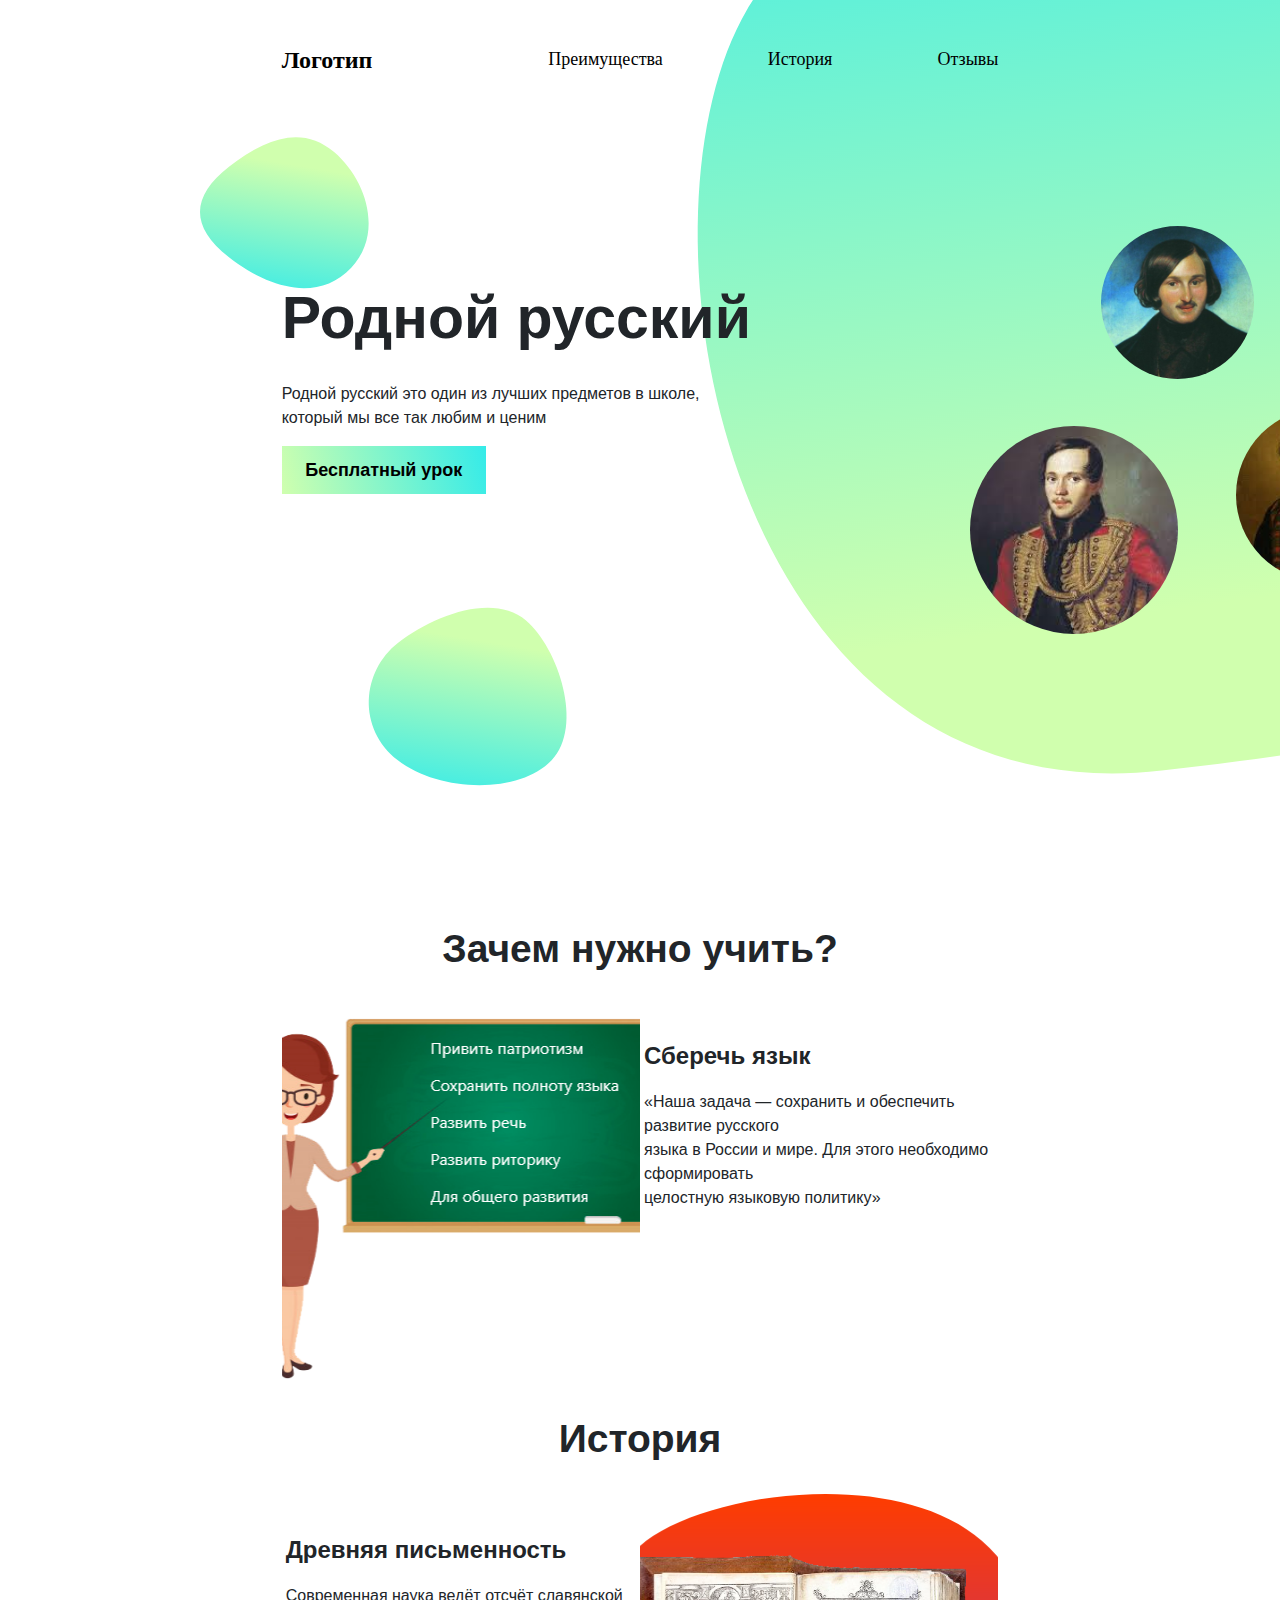
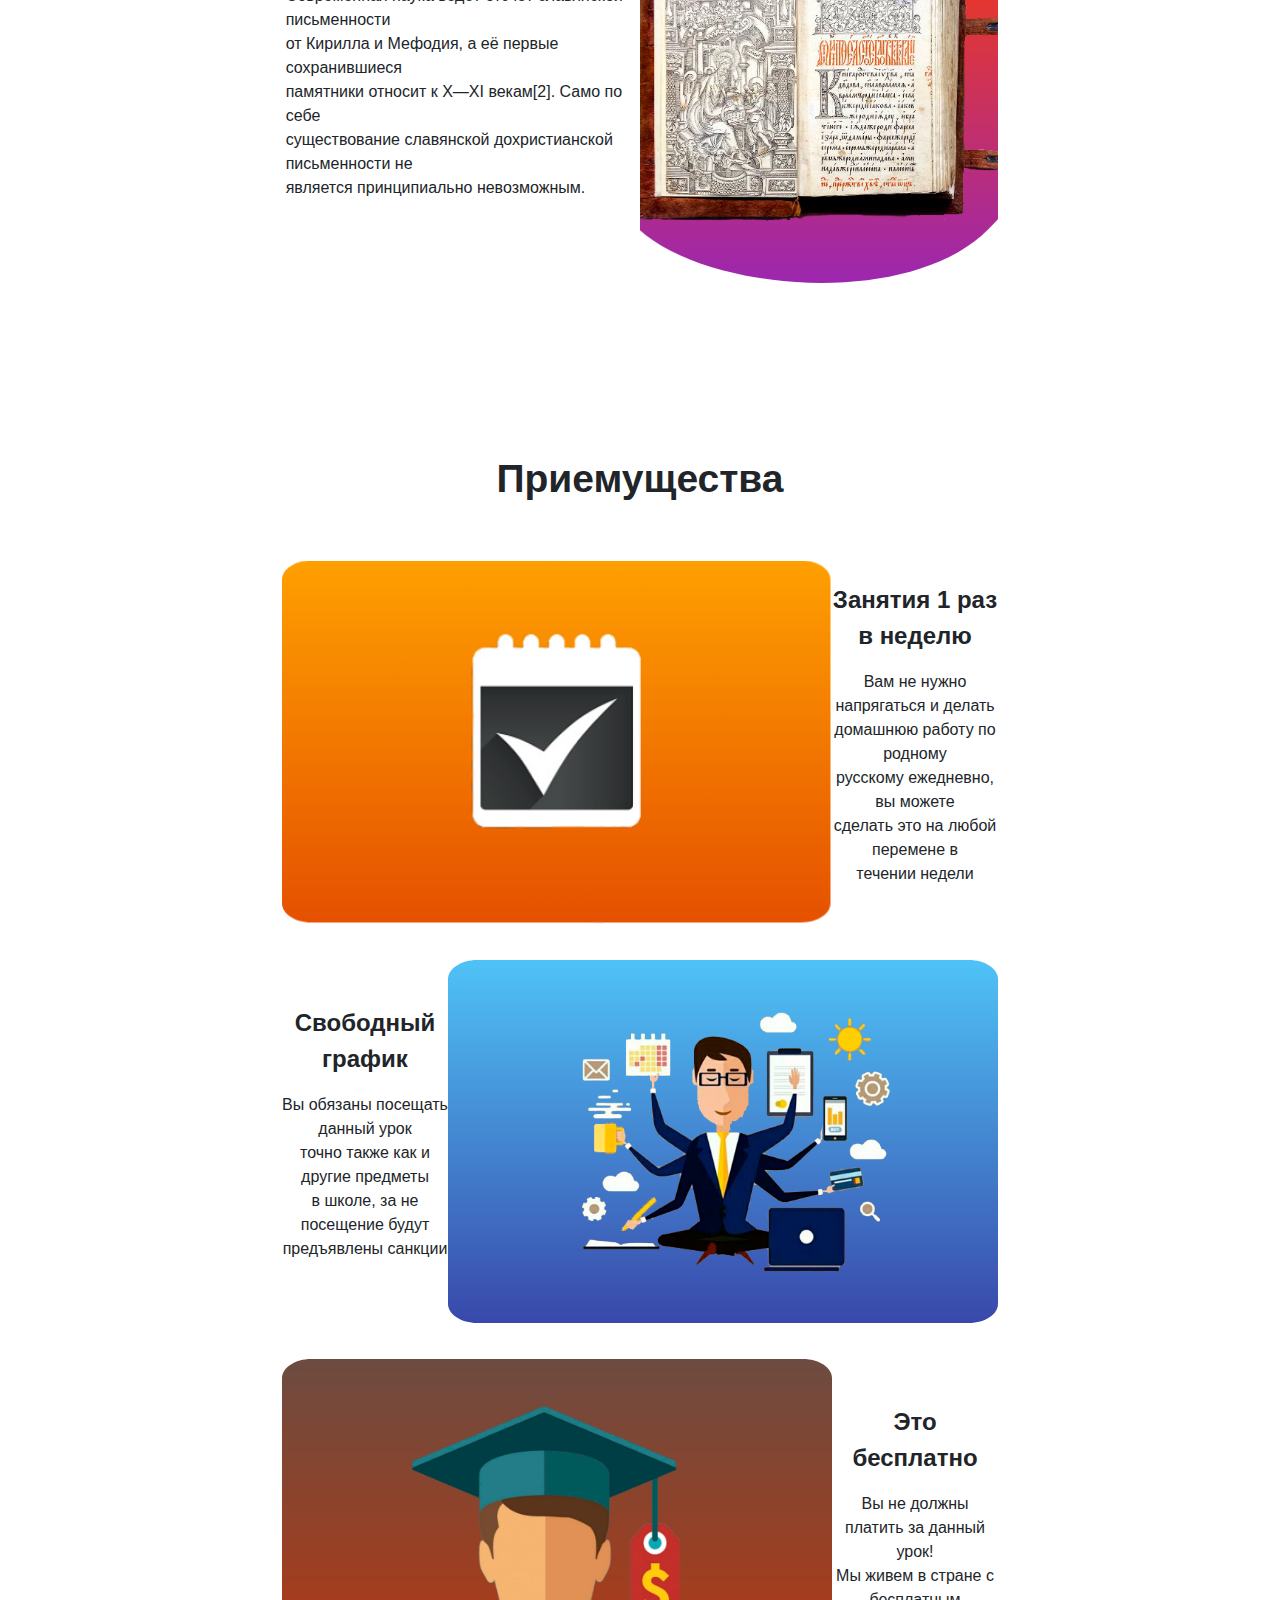
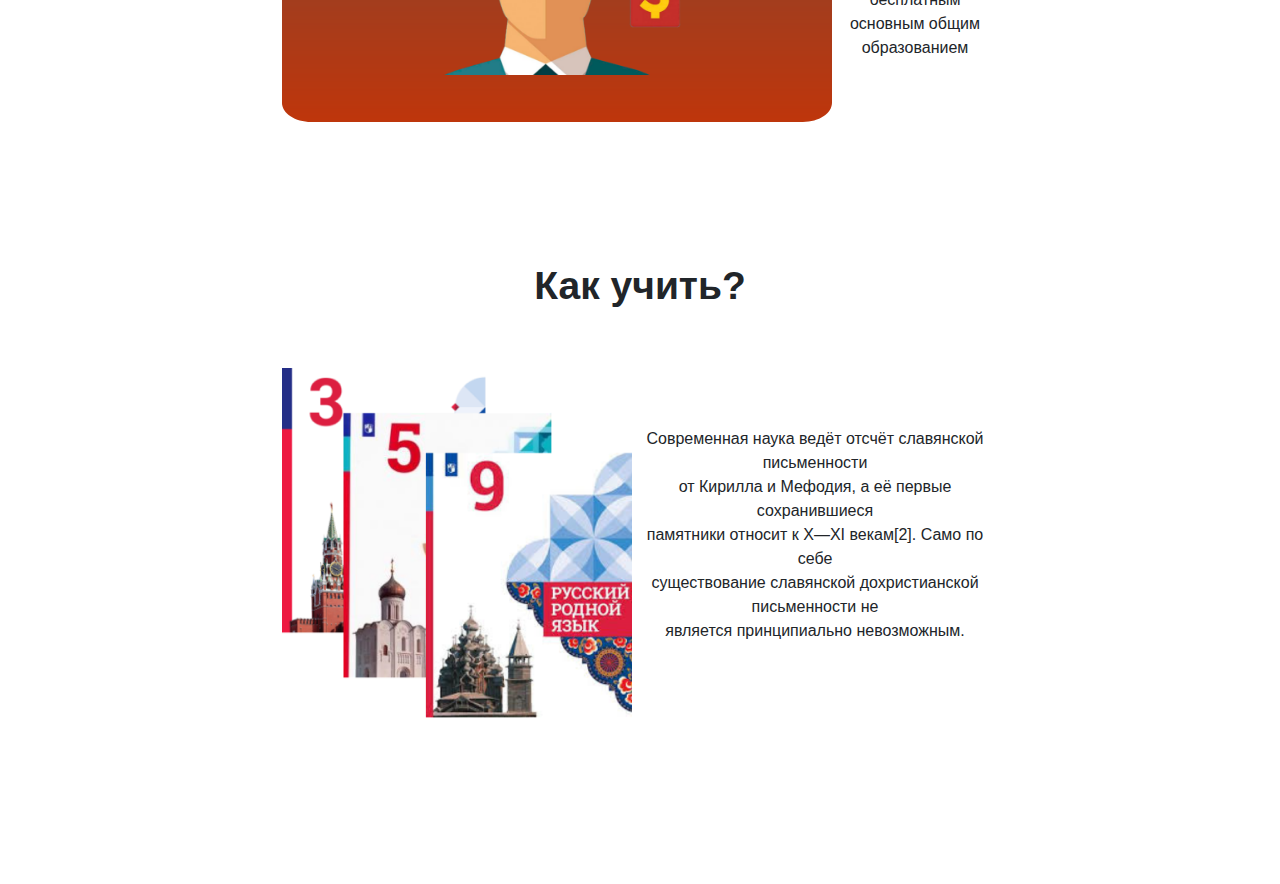
==== joint project/index.html @ 698d19be "Add files via upload" ====
<!DOCTYPE html>
<html lang="en">
<head>
	<meta charset="UTF-8">
	<meta name="viewport" content="width=device-width, initial-scale=1.0">
	<link rel="icon" href="css/img/logo.png">
	<link rel="stylesheet" href="css/block_1.css">
	<link rel="stylesheet" href="css/block_2.css">
	<link rel="stylesheet" href="css/block_3.css">
	<link rel="stylesheet" href="css/block_4.css">
	<link rel="stylesheet" href="css/bootstrap.css">
	<title>Родной Русский</title>
</head>
<body>
	<div class="block_1">
	<div class="bg_block_1">
		<div class="container col-7">
			<div class="header">
				<div class="logo"><p>Логотип</p></div>
				<ul class="links">
					<li class="advantages"><a href="#advantages">Преимущества</a></li>
					<li class="history"><a href="#history">История</a></li>
					<li class="feedback"><a href="#feedback">Отзывы</a></li>
				</ul>
			</div>
			<div class="main_info">
				<p class="rus">Родной русский</p>
				<p class="sycophant">Родной русский это один из лучших предметов в школе,<br>который мы все так любим и ценим</p>
				<button><p>Бесплатный урок</p></button>
			</div>
		</div>
	</div>
	</div>
	<div class="block_2">
		<div class="container col-7 d-flex align-items-center justify-content-start flex-column">
			<div class="why d-flex align-items-center justify-content-start flex-column">
				<p class="titles">Зачем нужно учить?</p>
				<div class="why_info d-flex align-items-center justify-content-start flex-row">
					<div class="why_info_img1">
					
					</div>
					<div class="why_info_block d-flex align-items-start justify-content-center flex-column">
						<p class="main_why_info1">Сберечь язык</p>
						<p class="main_why_info2">«Наша задача — сохранить и обеспечить развитие русского<br>языка в России и мире. Для этого необходимо сформировать<br>целостную языковую политику»</p>
					</div>
				</div>
			</div>
			<div class="history_block d-flex align-items-center justify-content-start flex-column">
				<p class="titles">История</p>
				<div class="why_info d-flex align-items-center justify-content-start flex-row">
					<div class="why_info_block d-flex align-items-start justify-content-center flex-column">
						<p class="main_why_info1">Древняя письменность</p>
						<p class="main_why_info2 second">Современная наука ведёт отсчёт славянской письменности<br>от Кирилла и Мефодия, а её первые сохранившиеся<br>памятники относит к X—XI векам[2]. Само по себе<br>существование славянской дохристианской письменности не<br>является принципиально невозможным. </p>
					</div>
					<div class="why_info_img2">
						
					</div>
				</div>
			</div>
		</div>
	</div>
	<div class="block_3">
		<div class="container col-7 d-flex align-items-center justify-content-start flex-column">
			<p class="titles">Приемущества</p>
			<div class="block d-flex align-items-center justify-content-start flex-row">
				<div class="first_block_img"></div>
				<div class="lessons d-flex align-items-center justify-content-center flex-column">
					<p class="info_advantage1">Занятия 1 раз в неделю</p>
					<p class="info_advantage2">Вам не нужно напрягаться и делать<br>домашнюю работу по родному<br>русскому ежедневно, вы можете<br>сделать это на любой перемене в<br>течении недели</p>
				</div>
			</div>
			<div class="block d-flex align-items-center justify-content-start flex-row">
				<div class="lessons d-flex align-items-center justify-content-center flex-column">
					<p class="info_advantage1">Свободный график</p>
					<p class="info_advantage2">Вы обязаны посещать данный урок<br>точно также как и другие предметы<br>в школе, за не посещение будут<br>предъявлены санкции</p>
					</div>
				<div class="second_block_img"></div>
			</div>
			<div class="block d-flex align-items-center justify-content-start flex-row">
				<div class="third_block_img"></div>
				<div class="lessons d-flex align-items-center justify-content-center flex-column">
					<p class="info_advantage1">Это бесплатно</p>
					<p class="info_advantage2">Вы не должны платить за данный урок!<br>Мы живем в стране с бесплатным<br>основным общим образованием</p>
				</div>
			</div>
		</div>
	</div>
	<div class="block_4">
		<div class="container col-7 d-flex align-items-center justify-content-start flex-column">
			<p class="titles">Как учить?</p>
			<div class="block d-flex align-items-center justify-content-start flex-row">
				<div class="block_4_img"></div>
				<div class="lessons block_4_lessons d-flex align-items-center justify-content-center flex-column">
					<p class="info_advantage2">Современная наука ведёт отсчёт славянской письменности<br>от Кирилла и Мефодия, а её первые сохранившиеся<br>памятники относит к X—XI векам[2]. Само по себе<br>существование славянской дохристианской письменности не<br>является принципиально невозможным. </p>
				</div>
			</div>
		</div>
	</div>
</body>
</html>
---- joint project/css/block_1.css ----
*{
	margin: 0;
	padding: 0;
}
body{
	background-color: #f5f5f5;
}
.block_1{
	width: 100%;
	height: 920px;
	background-image: url(img/bg_block1.png);
	background-repeat: no-repeat;
	background-position: 200px -377px;
}
.bg_block_1{
	width: 100%;
	height: 100%;
	background-image: url(img/bg_main_info.png);
	background-repeat: no-repeat;
	background-position: 970px 226px;
}
.bg_block_1 > .container{
	height: 100%;
	padding-top: 42px;
	display: flex;
	flex-direction: column;
	justify-content: center;
	align-items: center;
}
.header{
	width: 100%;
	height: 36px;
	display: flex;
	justify-content: space-between;
	align-items: center;
	flex-direction: row;
	font-family: Segoe UI;
}
.logo{
	height: 100%;
}
.logo > p{
	width: 100%;
	margin: 0;
	font-size: 24px;
	font-weight: bold;
	color: black;

}
.links{
	height: 100%;
	width: 450px;
	font-size: 18px;
	margin: 0;
	padding: 0;
	display: flex;
	justify-content: space-between;
	align-items: center;
	flex-direction: row;
}
.links > li{
	height: 100%;
	display: flex;
	justify-content: space-between;
	align-items: center;
	flex-direction: row;
	text-align: center;
}
.links > li > a{
	align-items: center;
	margin: 0;
	padding: 0;
	font-weight: 400;
	color: #000;
	text-decoration: none;
}

.links a {
	display: inline-block;
	line-height: 1.4;
	text-decoration:none;
	cursor: pointer;
	position:relative;
	border: none;
}
.links a:after {
	background-color: #000;
	display: block;
	content: "";
	height: 2px;
	width: 0%;
	left: 50%;
	position:absolute;
	-webkit-transition: width .3s ease-in-out;
	-moz--transition: width .3s ease-in-out;
	transition: width .3s ease-in-out;
	-webkit-transform:translateX(-50%);
	-moz-transform:translateX(-50%);
	transform:translateX(-50%);
	}
.links a:hover:after, .links a:focus:after {
	width: 100%;
	}
.main_info{
	height: 100%;
	width: 100%;
	padding-bottom: 230px;
	background-position: 669px 153px;
	display: flex;
	justify-content: center;
	align-items: flex-start;
	flex-direction: column;
}
.main_info p, .main_info button{
	padding: 0px;
	border: 0px;
}
.rus{
	font-weight: bold;
	font-size: 59px;
	margin-bottom: 20px;
}
.sycophant{
	font-weight: 400;
	font-size: 16px;
}
.main_info button{
	height: 48px;
	width: 204px;
	background-image: url(img/button_block_1.png);
	background-repeat: no-repeat;
	background-size: cover;
	background-position: 50% 50%;
	font-weight: bold;
	font-size: 18px;
	text-align: center;
	display: flex;
	justify-content: center;
	align-items: center;
	flex-direction: column;
	margin: 0;
}
.main_info button p{
	margin: 0;
	text-align: center;
}
---- joint project/css/block_2.css ----
.block_2{
	height: 980px;
	width: 100%;
}
.container{
	height: 100%;
}
.why{
	height: 490px;
	width: 100%;
}
.titles{
	font-weight: 700;
	font-size: 39px;
}
.why_info{
	height: 408px;
	width: 100%;
}
.why_info_img1{
	height: 100%;
	width: 50%;
	background-image: url(img/why_info_img.png);
	background-repeat: no-repeat;
	background-position: 50% 50%;
}
.why_info_block{
	height: 100%;
	width: 50%;
	padding-left: 4px;
}
.main_why_info1{
	font-weight: 600;
	font-size: 24px;
}
.main_why_info2{
	font-weight: 400;
	font-size: 16px;
	margin-bottom: 150px;
}
/* второй блок, второго блока XD */
.history_block{
	height: 490px;
	width: 100%;
}
.why_info_img2{
	height: 100%;
	width: 50%;
	background-image: url(img/why_info_img2.png);
	background-repeat: no-repeat;
	background-position: 50% 50%;
}
.second{
	margin-bottom: 45px;
}
---- joint project/css/block_3.css ----
.block_3{
	height: 1279px;
	width: 100%;
	margin-top: 150px;
}
.first_block_img{
	width: 550px;
	height: 363px;
	background-image: url(img/first_block_img.png);
	background-repeat: no-repeat;
	background-position: 50% 50%;
}
.second_block_img{
	width: 550px;
	height: 363px;
	background-image: url(img/second_block_img.png);
	background-repeat: no-repeat;
	background-position: 50% 50%;
}
.third_block_img{
	width: 550px;
	height: 363px;
	background-image: url(img/third_block_img.png);
	background-repeat: no-repeat;
	background-position: 50% 50%;
}
.lessons{
	height: 100%;
	width: calc(100% - 550px);
}
.info_advantage1{
	font-weight: 600;
	font-size: 24px;
	text-align: center;
}
.info_advantage2{
	font-weight: 400;
	font-size: 16px;
	text-align: center;
}
.block{
	margin-top: 36px;
	width: 100%;
}
---- joint project/css/block_4.css ----
.block_4{
	width: 100%;
	height: 755px;
	padding-top: 128px;
}
.block_4_img{
	height: 350px;
	width: 350px;
	background-image: url(img/img_block_4.png);
	background-repeat: no-repeat;
	background-position: 50% 50%;
}
.block_4_lessons{
	width: calc(100% - 350px);
}
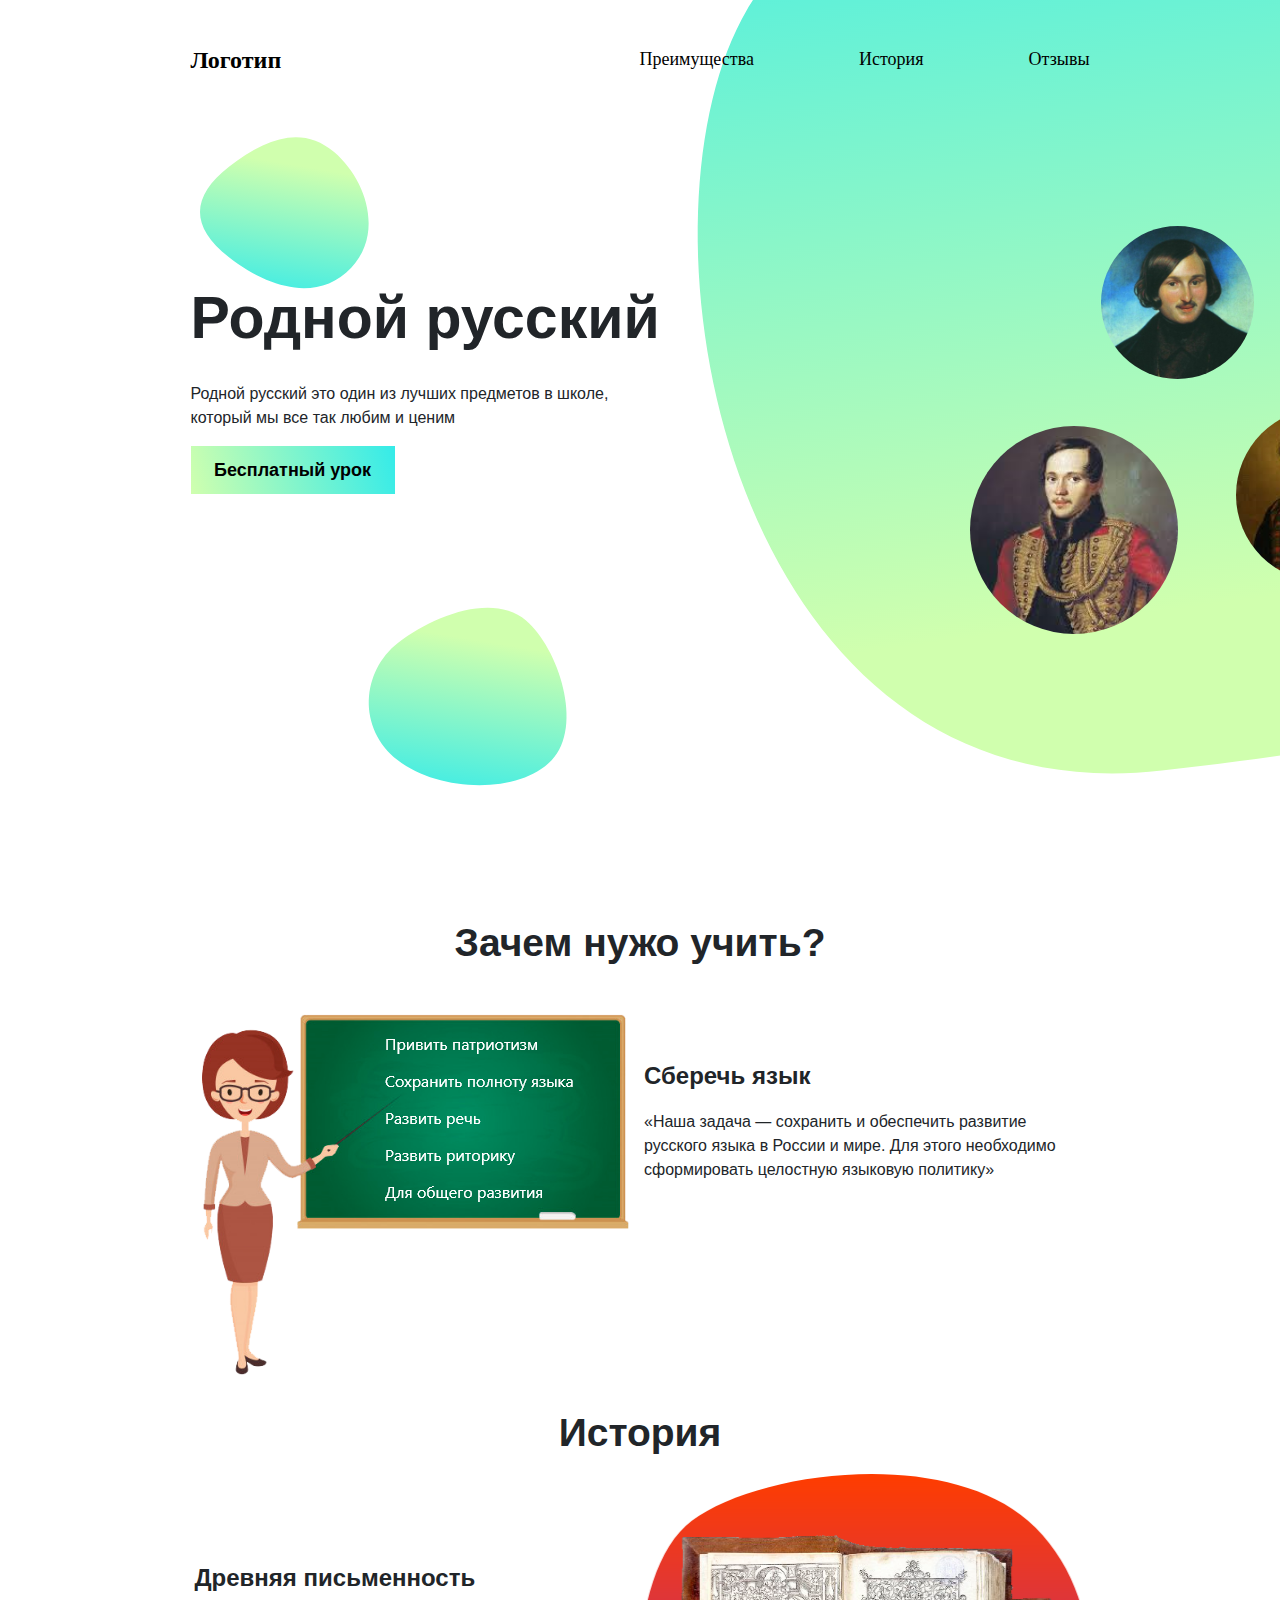
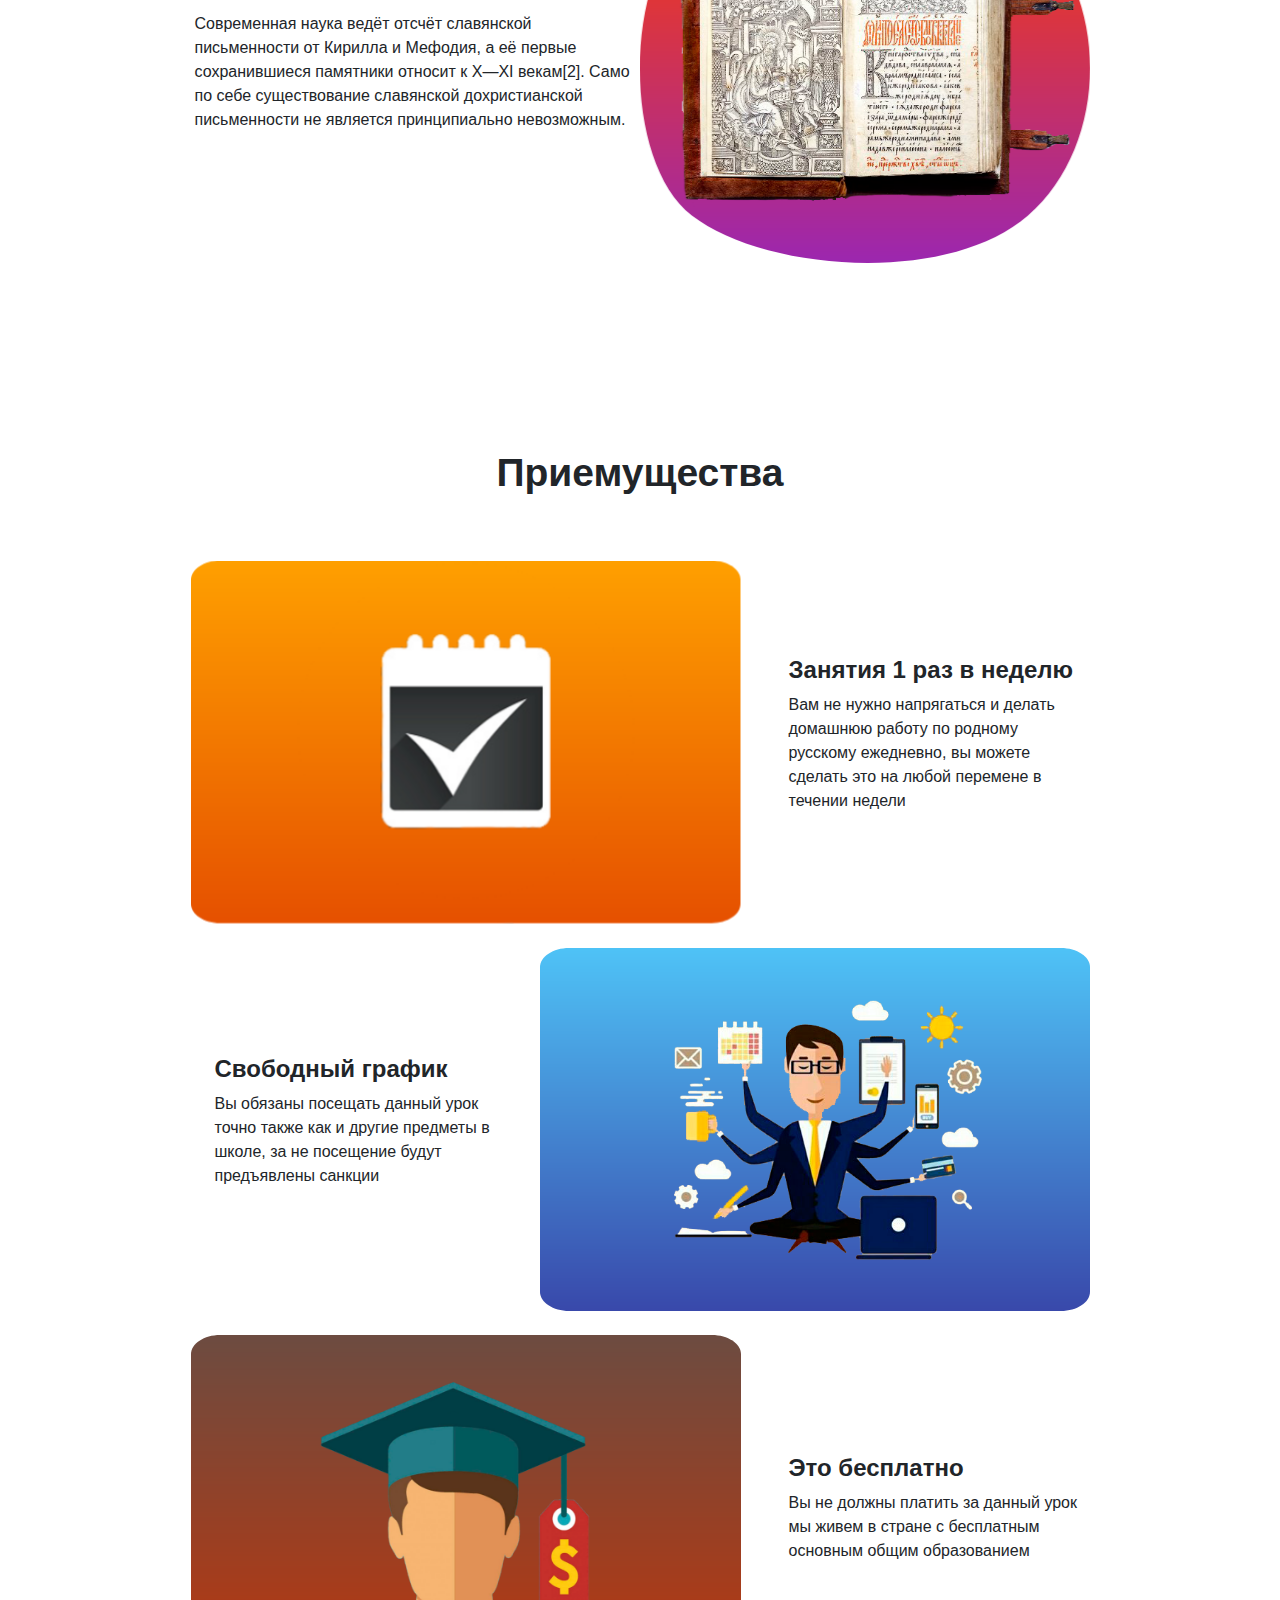
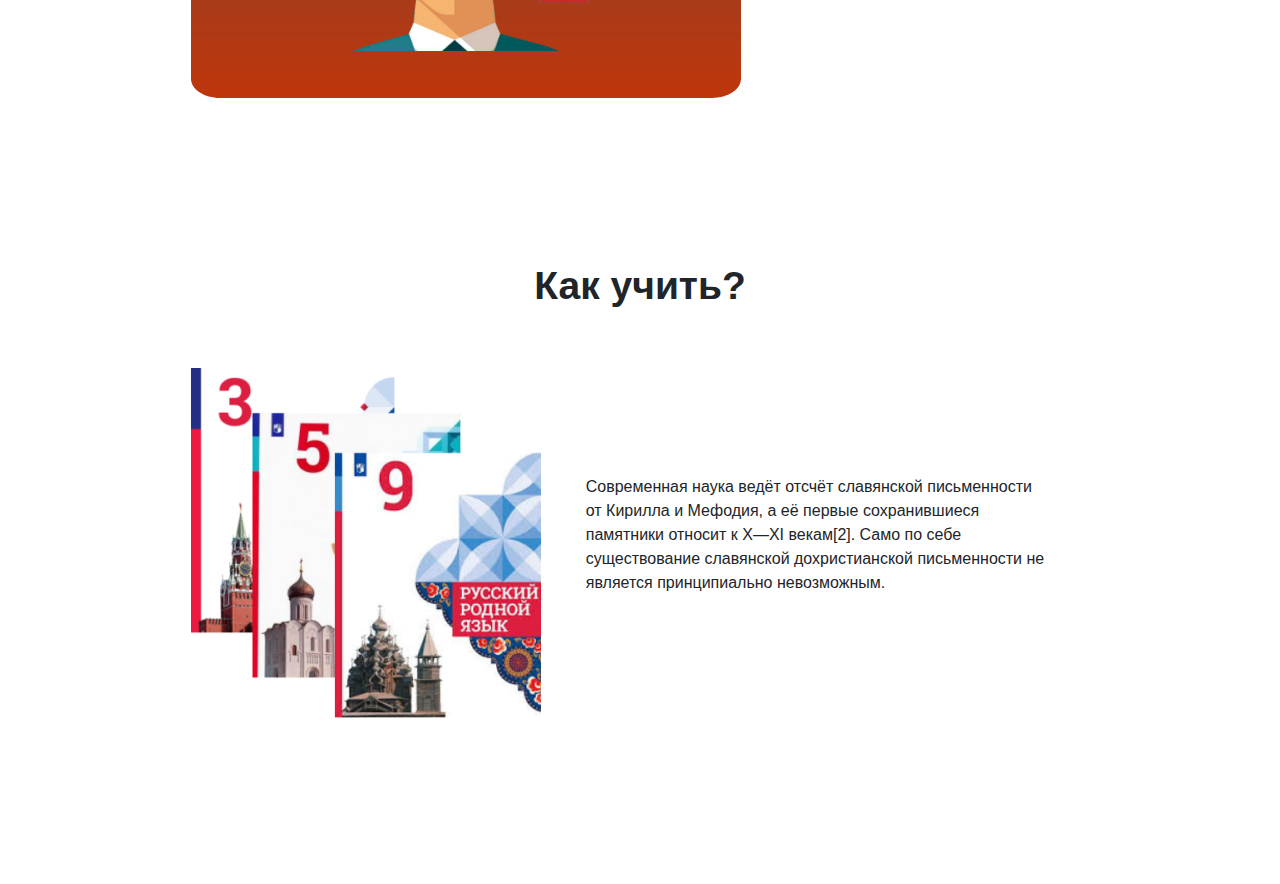
==== commit 7b086805: "Add files via upload" ====
--- a/joint project/index.html
+++ b/joint project/index.html
@@ -14,7 +14,7 @@
 <body>
 	<div class="block_1">
 	<div class="bg_block_1">
-		<div class="container col-7">
+		<div class="container">
 			<div class="header">
 				<div class="logo"><p>Логотип</p></div>
 				<ul class="links">
@@ -32,25 +32,23 @@
 	</div>
 	</div>
 	<div class="block_2">
-		<div class="container col-7 d-flex align-items-center justify-content-start flex-column">
+		<div class="container d-flex align-items-center justify-content-start flex-column">
 			<div class="why d-flex align-items-center justify-content-start flex-column">
-				<p class="titles">Зачем нужно учить?</p>
+				<h2 class="titles pb-3">Зачем нужо учить?</h2>
 				<div class="why_info d-flex align-items-center justify-content-start flex-row">
-					<div class="why_info_img1">
-					
-					</div>
+					<div class="why_info_img1"></div>
 					<div class="why_info_block d-flex align-items-start justify-content-center flex-column">
 						<p class="main_why_info1">Сберечь язык</p>
-						<p class="main_why_info2">«Наша задача — сохранить и обеспечить развитие русского<br>языка в России и мире. Для этого необходимо сформировать<br>целостную языковую политику»</p>
+						<p class="main_why_info2">«Наша задача — сохранить и обеспечить развитие русского языка в России и мире. Для этого необходимо сформировать целостную языковую политику»</p>
 					</div>
 				</div>
 			</div>
 			<div class="history_block d-flex align-items-center justify-content-start flex-column">
-				<p class="titles">История</p>
+				<h2 class="titles" id="history">История</h2>
 				<div class="why_info d-flex align-items-center justify-content-start flex-row">
 					<div class="why_info_block d-flex align-items-start justify-content-center flex-column">
 						<p class="main_why_info1">Древняя письменность</p>
-						<p class="main_why_info2 second">Современная наука ведёт отсчёт славянской письменности<br>от Кирилла и Мефодия, а её первые сохранившиеся<br>памятники относит к X—XI векам[2]. Само по себе<br>существование славянской дохристианской письменности не<br>является принципиально невозможным. </p>
+						<p class="main_why_info2 second">Современная наука ведёт отсчёт славянской письменности от Кирилла и Мефодия, а её первые сохранившиеся памятники относит к X—XI векам[2]. Само по себе существование славянской дохристианской письменности не является принципиально невозможным. </p>
 					</div>
 					<div class="why_info_img2">
 						
@@ -60,33 +58,39 @@
 		</div>
 	</div>
 	<div class="block_3">
-		<div class="container col-7 d-flex align-items-center justify-content-start flex-column">
-			<p class="titles">Приемущества</p>
-			<div class="block d-flex align-items-center justify-content-start flex-row">
-				<div class="first_block_img"></div>
-				<div class="lessons d-flex align-items-center justify-content-center flex-column">
-					<p class="info_advantage1">Занятия 1 раз в неделю</p>
-					<p class="info_advantage2">Вам не нужно напрягаться и делать<br>домашнюю работу по родному<br>русскому ежедневно, вы можете<br>сделать это на любой перемене в<br>течении недели</p>
+		<div class="container">
+			<h2 class="titles text-center pb-3" id="advantages">Приемущества</h2>
+
+			<div class="d-flex justify-content-between align-items-center mt-5">
+				<div class="first_block_img flex-shrink-1"></div>
+				<div class="ml-5" style="flex: 1;">
+					<h3 class="info_advantage1">Занятия 1 раз в неделю</h3>
+                   	<p class="info_advantage2">Вам не нужно напрягаться и делать домашнюю работу по родному русскому ежедневно, вы можете сделать это на любой перемене в течении недели</p>
 				</div>
 			</div>
-			<div class="block d-flex align-items-center justify-content-start flex-row">
-				<div class="lessons d-flex align-items-center justify-content-center flex-column">
-					<p class="info_advantage1">Свободный график</p>
-					<p class="info_advantage2">Вы обязаны посещать данный урок<br>точно также как и другие предметы<br>в школе, за не посещение будут<br>предъявлены санкции</p>
-					</div>
-				<div class="second_block_img"></div>
-			</div>
-			<div class="block d-flex align-items-center justify-content-start flex-row">
-				<div class="third_block_img"></div>
-				<div class="lessons d-flex align-items-center justify-content-center flex-column">
-					<p class="info_advantage1">Это бесплатно</p>
-					<p class="info_advantage2">Вы не должны платить за данный урок!<br>Мы живем в стране с бесплатным<br>основным общим образованием</p>
+			<div class="d-flex justify-content-between align-items-center flex-row-reverse mt-4">
+				<div class="second_block_img flex-shrink-1"></div>
+				<div class="ml-4 mr-4" style="flex: 1;">
+					<h3 class="info_advantage1" >Свободный график</h3>
+					<p class="info_advantage2">Вы обязаны посещать данный урок
+						точно также как и другие предметы
+						в школе, за не посещение будут
+						предъявлены санкции</p>
 				</div>
 			</div>
+			<div class="d-flex justify-content-between align-items-center mt-4">
+				<div class="third_block_img flex-shrink-1"></div>
+				<div class="ml-5" style="flex: 1;">
+					<h3 class="info_advantage1">Это бесплатно</h3>
+                    <p class="info_advantage2">Вы не должны платить за данный урок
+						мы живем в стране с бесплатным основным общим образованием </p>
+				</div>
+			</div>
+
 		</div>
 	</div>
 	<div class="block_4">
-		<div class="container col-7 d-flex align-items-center justify-content-start flex-column">
+		<div class="container d-flex align-items-center justify-content-start flex-column">
 			<p class="titles">Как учить?</p>
 			<div class="block d-flex align-items-center justify-content-start flex-row">
 				<div class="block_4_img"></div>
--- a/joint project/css/block_1.css
+++ b/joint project/css/block_1.css
@@ -4,6 +4,9 @@
 }
 body{
 	background-color: #f5f5f5;
+}
+.container {
+	max-width: 929px !important;
 }
 .block_1{
 	width: 100%;
--- a/joint project/css/block_3.css
+++ b/joint project/css/block_3.css
@@ -6,23 +6,17 @@
 .first_block_img{
 	width: 550px;
 	height: 363px;
-	background-image: url(img/first_block_img.png);
-	background-repeat: no-repeat;
-	background-position: 50% 50%;
+	background: url(img/first_block_img.png) no-repeat center top / cover;
 }
 .second_block_img{
 	width: 550px;
 	height: 363px;
-	background-image: url(img/second_block_img.png);
-	background-repeat: no-repeat;
-	background-position: 50% 50%;
+	background: url(img/second_block_img.png) no-repeat center top / cover;
 }
 .third_block_img{
 	width: 550px;
 	height: 363px;
-	background-image: url(img/third_block_img.png);
-	background-repeat: no-repeat;
-	background-position: 50% 50%;
+	background: url(img/third_block_img.png) no-repeat center top / cover;
 }
 .lessons{
 	height: 100%;
@@ -31,12 +25,10 @@
 .info_advantage1{
 	font-weight: 600;
 	font-size: 24px;
-	text-align: center;
 }
 .info_advantage2{
 	font-weight: 400;
 	font-size: 16px;
-	text-align: center;
 }
 .block{
 	margin-top: 36px;
